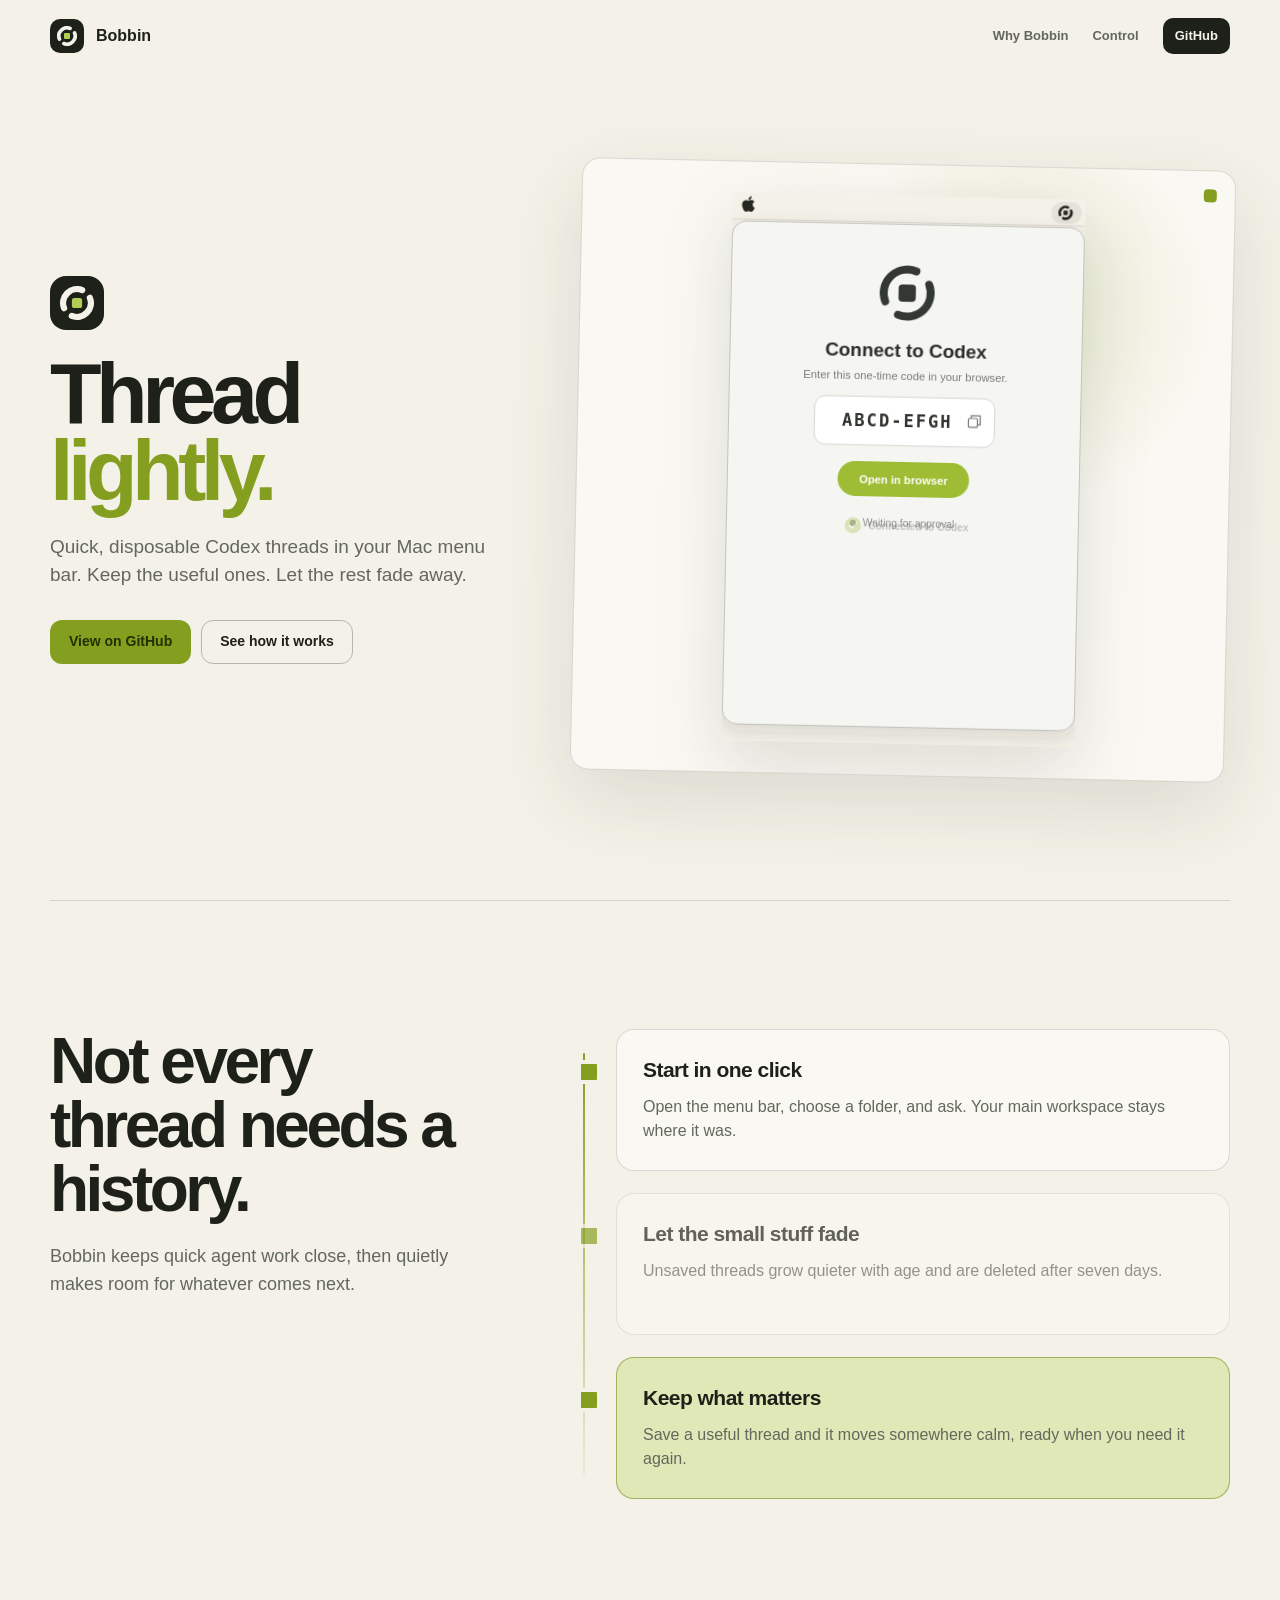
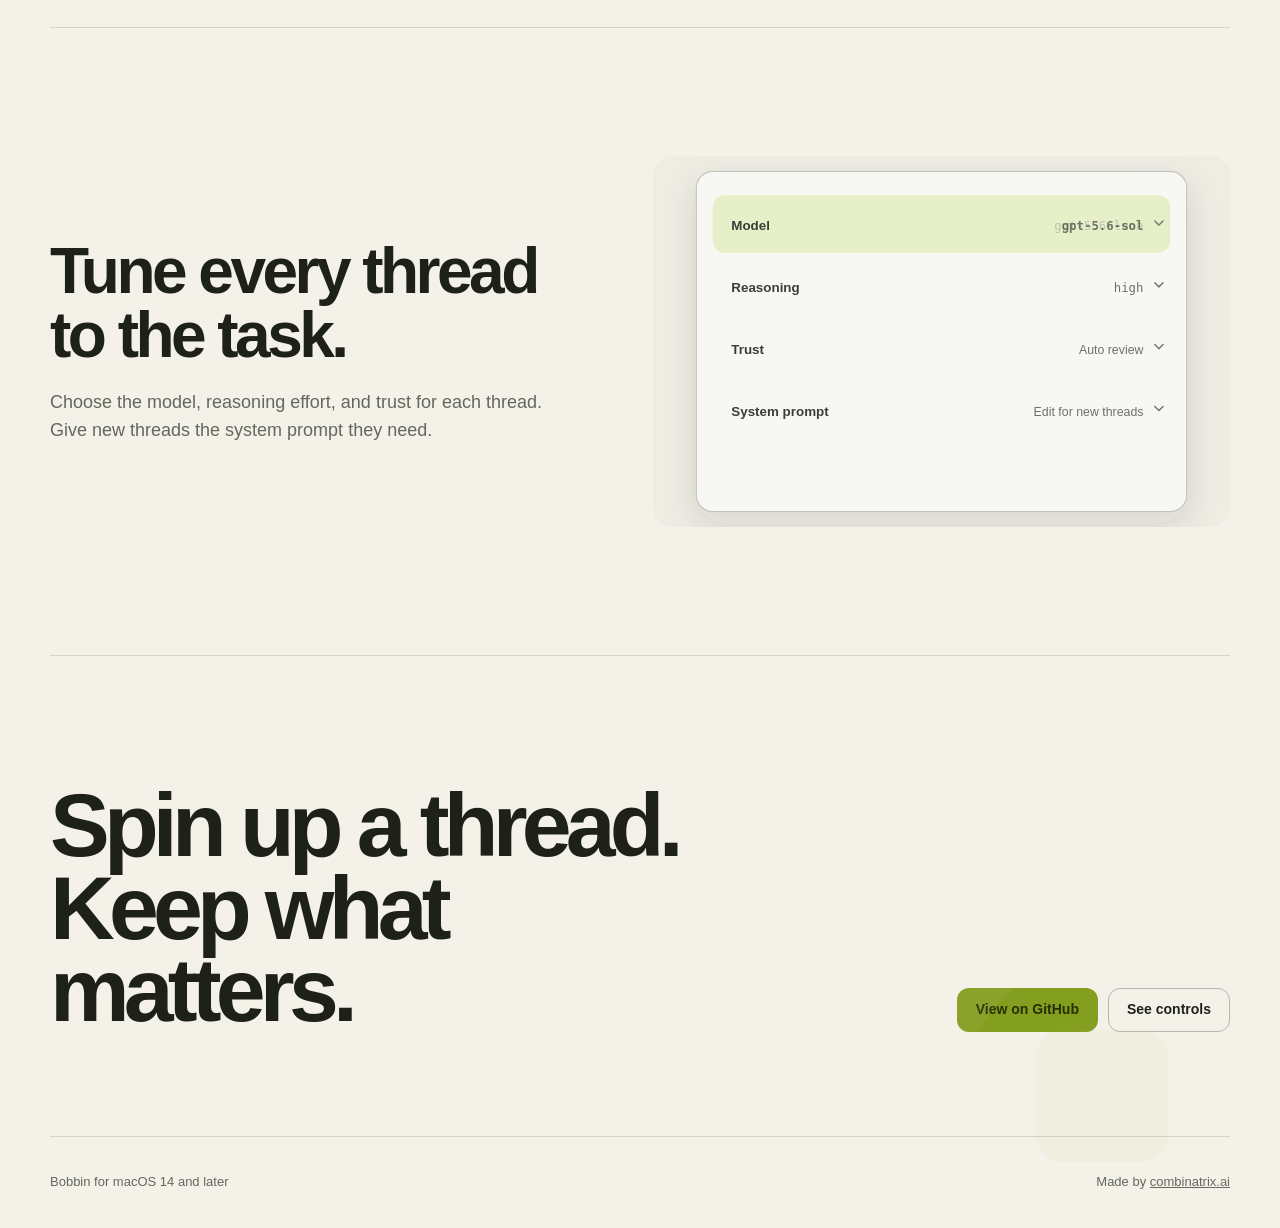
==== docs/index.html @ b242ac25 "docs: publish Bobbin website" ====
<!DOCTYPE html>
<html lang="en">
<head>
  <meta charset="utf-8">
  <meta name="viewport" content="width=device-width, initial-scale=1">
  <meta name="description" content="Bobbin puts quick, disposable Codex threads in your Mac menu bar.">
  <meta name="theme-color" content="#f4f1e8" media="(prefers-color-scheme: light)">
  <meta name="theme-color" content="#171914" media="(prefers-color-scheme: dark)">
  <meta property="og:type" content="website">
  <meta property="og:title" content="Bobbin | Thread lightly">
  <meta property="og:description" content="Quick, disposable Codex threads in your Mac menu bar.">
  <meta property="og:url" content="https://bobbin.combinatrix.ai/">
  <meta property="og:image" content="https://bobbin.combinatrix.ai/images/bobbin-hero.png">
  <meta name="twitter:card" content="summary_large_image">
  <meta name="twitter:title" content="Bobbin | Thread lightly">
  <meta name="twitter:description" content="Quick, disposable Codex threads in your Mac menu bar.">
  <meta name="twitter:image" content="https://bobbin.combinatrix.ai/images/bobbin-hero.png">
  <title>Bobbin | Thread lightly</title>
  <link rel="canonical" href="https://bobbin.combinatrix.ai/">
  <link rel="icon" href="bobbin-mark.svg" type="image/svg+xml">
  <link rel="stylesheet" href="styles.css">
  <style>
    .site-shell {
      overflow: hidden;
    }

    .site-nav {
      display: flex;
      width: min(100% - 48px, 1180px);
      height: 72px;
      align-items: center;
      justify-content: space-between;
      margin: 0 auto;
    }

    .site-brand {
      display: inline-flex;
      gap: 12px;
      align-items: center;
      color: var(--ink);
      font-size: 16px;
      font-weight: 760;
      text-decoration: none;
    }

    .site-brand .brand-mark {
      width: 34px;
      height: 34px;
      border-radius: 10px;
      padding: 7px;
    }

    .site-nav__links {
      display: flex;
      gap: 24px;
      align-items: center;
      font-size: 13px;
      font-weight: 640;
    }

    .site-nav__links a {
      color: var(--ink-soft);
      text-decoration: none;
    }

    .site-nav__links a:hover {
      color: var(--ink);
    }

    .site-nav__links .nav-cta {
      padding: 8px 12px;
      border-radius: 10px;
      background: var(--ink);
      color: var(--paper);
    }

    .site-main {
      width: min(100% - 48px, 1180px);
      margin: 0 auto;
    }

    .site-hero {
      display: grid;
      grid-template-columns: minmax(0, 0.8fr) minmax(420px, 1.2fr);
      gap: clamp(48px, 7vw, 96px);
      align-items: center;
      min-height: calc(100dvh - 72px);
      padding: 54px 0 86px;
    }

    .site-hero > * {
      min-width: 0;
    }

    .hero-mark {
      width: 54px;
      height: 54px;
      margin-bottom: 26px;
      border-radius: 16px;
      background: #1d2119;
      padding: 10px;
    }

    .site-hero h1 {
      max-width: 620px;
      margin: 0;
      font-size: clamp(54px, 6.6vw, 96px);
      font-weight: 760;
      letter-spacing: -0.065em;
      line-height: 0.9;
    }

    .site-hero h1 span {
      color: var(--accent);
    }

    .site-hero__lead {
      max-width: 500px;
      margin: 24px 0 30px;
      color: var(--ink-soft);
      font-size: 19px;
      line-height: 1.5;
    }

    .site-hero .screenshot-slot {
      min-height: 610px;
      transform: rotate(1.2deg);
    }

    .site-hero .screenshot-slot::after {
      position: absolute;
      top: 18px;
      right: 18px;
      width: 13px;
      height: 13px;
      border-radius: 4px;
      background: var(--accent);
      content: "";
    }

    .section {
      padding: 128px 0;
      border-top: 1px solid var(--line);
    }

    .section-heading {
      max-width: 700px;
      margin: 0;
      font-size: clamp(38px, 5vw, 68px);
      font-weight: 730;
      letter-spacing: -0.055em;
      line-height: 1;
    }

    .section-lead {
      max-width: 560px;
      margin: 22px 0 0;
      color: var(--ink-soft);
      font-size: 18px;
    }

    .thread-life {
      position: relative;
      display: grid;
      grid-template-columns: 0.8fr 1.2fr;
      gap: 80px;
      align-items: start;
    }

    .thread-life__story {
      position: relative;
      display: grid;
      gap: 22px;
      margin: 0;
      padding-left: 46px;
      list-style: none;
    }

    .thread-life__story::before {
      position: absolute;
      top: 24px;
      bottom: 24px;
      left: 13px;
      width: 2px;
      border-radius: 999px;
      background: linear-gradient(var(--accent), color-mix(in srgb, var(--accent) 8%, transparent));
      content: "";
    }

    .life-step {
      position: relative;
      min-height: 142px;
      padding: 24px 26px;
      border: 1px solid var(--line);
      border-radius: var(--radius);
      background: var(--paper-raised);
    }

    .life-step::before {
      position: absolute;
      top: 30px;
      left: -40px;
      width: 16px;
      height: 16px;
      border: 4px solid var(--paper);
      border-radius: 5px;
      background: var(--accent);
      content: "";
    }

    .life-step h3 {
      margin: 0 0 8px;
      font-size: 21px;
      letter-spacing: -0.025em;
    }

    .life-step p {
      margin: 0;
      color: var(--ink-soft);
    }

    .life-step.fade {
      opacity: 0.68;
    }

    .life-step.keep {
      border-color: color-mix(in srgb, var(--accent) 52%, var(--line));
      background: var(--accent-soft);
    }

    .control-layout {
      display: grid;
      grid-template-columns: minmax(0, 0.95fr) minmax(440px, 1.05fr);
      gap: 80px;
      align-items: center;
    }

    .control-demo {
      display: block;
      width: 100%;
      height: auto;
      border-radius: var(--radius);
    }

    .closing {
      position: relative;
      display: grid;
      grid-template-columns: 1fr auto;
      gap: 48px;
      align-items: end;
      padding-bottom: 104px;
    }

    .closing::after {
      position: absolute;
      right: -92px;
      bottom: -180px;
      width: 440px;
      height: 440px;
      background: url("bobbin-mark.svg") center / contain no-repeat;
      content: "";
      opacity: 0.055;
      pointer-events: none;
    }

    .closing h2 {
      max-width: 700px;
      margin: 0;
      font-size: clamp(46px, 7vw, 92px);
      letter-spacing: -0.065em;
      line-height: 0.92;
    }

    .site-footer {
      display: flex;
      width: min(100% - 48px, 1180px);
      min-height: 92px;
      align-items: center;
      justify-content: space-between;
      margin: 0 auto;
      border-top: 1px solid var(--line);
      color: var(--ink-soft);
      font-size: 13px;
    }

    @media (max-width: 900px) {
      .site-hero,
      .thread-life,
      .control-layout {
        grid-template-columns: 1fr;
      }

      .site-hero {
        min-height: auto;
      }

      .site-hero .screenshot-slot {
        min-height: 500px;
        transform: none;
      }

      .thread-life,
      .control-layout {
        gap: 48px;
      }
    }

    @media (max-width: 720px) {
      .site-nav,
      .site-main,
      .site-footer {
        width: min(100% - 32px, 1180px);
      }

      .site-nav__links a:not(.nav-cta) {
        display: none;
      }

      .site-hero {
        gap: 50px;
        padding: 54px 0 72px;
      }

      .site-hero h1 {
        font-size: clamp(52px, 17vw, 72px);
      }

      .site-hero h1 span {
        display: block;
      }

      .site-hero__lead {
        font-size: 17px;
      }

      .site-hero .screenshot-slot {
        min-height: 360px;
      }

      .section {
        padding: 88px 0;
      }

      .thread-life__story {
        padding-left: 36px;
      }

      .life-step::before {
        left: -31px;
      }

      .closing {
        grid-template-columns: 1fr;
      }

      .closing .button-row {
        width: 100%;
      }

      .site-footer {
        gap: 14px;
        align-items: flex-start;
        flex-direction: column;
        justify-content: center;
      }
    }
  </style>
</head>
<body>
  <div class="site-shell">
    <nav class="site-nav" aria-label="Primary navigation">
      <a class="site-brand" href="#top">
        <img class="brand-mark" src="bobbin-mark.svg" alt="">
        <span>Bobbin</span>
      </a>
      <div class="site-nav__links">
        <a href="#why">Why Bobbin</a>
        <a href="#control">Control</a>
        <a class="nav-cta" href="https://github.com/combinatrix-ai/bobbin">GitHub</a>
      </div>
    </nav>

    <main class="site-main" id="top">
      <section class="site-hero" aria-labelledby="hero-title">
        <div>
          <img class="hero-mark" src="bobbin-mark.svg" alt="Bobbin mark">
          <h1 id="hero-title">Thread <span>lightly.</span></h1>
          <p class="site-hero__lead">Quick, disposable Codex threads in your Mac menu bar. Keep the useful ones. Let the rest fade away.</p>
          <div class="button-row">
            <a class="button" href="https://github.com/combinatrix-ai/bobbin">View on GitHub</a>
            <a class="button secondary" href="#why">See how it works</a>
          </div>
        </div>
        <div class="screenshot-slot has-product-shot">
          <img class="product-shot" src="images/bobbin-menubar-demo.svg" alt="Bobbin creates a thread, uses tools, answers, and saves it from the menu bar">
        </div>
      </section>

      <section class="section thread-life" id="why" aria-labelledby="why-title">
        <div>
          <h2 class="section-heading" id="why-title">Not every thread needs a history.</h2>
          <p class="section-lead">Bobbin keeps quick agent work close, then quietly makes room for whatever comes next.</p>
        </div>
        <ul class="thread-life__story">
          <li class="life-step">
            <h3>Start in one click</h3>
            <p>Open the menu bar, choose a folder, and ask. Your main workspace stays where it was.</p>
          </li>
          <li class="life-step fade">
            <h3>Let the small stuff fade</h3>
            <p>Unsaved threads grow quieter with age and are deleted after seven days.</p>
          </li>
          <li class="life-step keep">
            <h3>Keep what matters</h3>
            <p>Save a useful thread and it moves somewhere calm, ready when you need it again.</p>
          </li>
        </ul>
      </section>

      <section class="section control-layout" id="control" aria-labelledby="control-title">
        <div>
          <h2 class="section-heading" id="control-title">Tune every thread to the task.</h2>
          <p class="section-lead">Choose the model, reasoning effort, and trust for each thread. Give new threads the system prompt they need.</p>
        </div>
        <img class="control-demo" src="images/bobbin-controls-demo.svg" alt="Bobbin cycles through model, reasoning, trust, and system prompt settings">
      </section>

      <section class="section closing" id="get" aria-labelledby="get-title">
        <h2 id="get-title">Spin up a thread. Keep what matters.</h2>
        <div class="button-row">
          <a class="button" href="https://github.com/combinatrix-ai/bobbin">View on GitHub</a>
          <a class="button secondary" href="#control">See controls</a>
        </div>
      </section>
    </main>

    <footer class="site-footer">
      <span>Bobbin for macOS 14 and later</span>
      <span>Made by <a href="https://combinatrix.ai/">combinatrix.ai</a></span>
    </footer>
  </div>
</body>
</html>
---- docs/styles.css ----
:root {
  color-scheme: light dark;
  --paper: #f4f1e8;
  --paper-raised: #faf8f2;
  --ink: #1d2119;
  --ink-soft: #63685d;
  --line: rgba(29, 33, 25, 0.14);
  --line-strong: rgba(29, 33, 25, 0.28);
  --accent: #849e1f;
  --accent-ink: #233000;
  --accent-soft: #dfe8b6;
  --code: #e9e6dc;
  --shadow: 0 28px 80px rgba(52, 57, 42, 0.12);
  --radius: 18px;
  --font-sans: -apple-system, BlinkMacSystemFont, "SF Pro Display", "Helvetica Neue", sans-serif;
  --font-mono: "SFMono-Regular", Consolas, "Liberation Mono", monospace;
}

@media (prefers-color-scheme: dark) {
  :root {
    --paper: #171914;
    --paper-raised: #20231c;
    --ink: #f2f0e8;
    --ink-soft: #a9ad9f;
    --line: rgba(242, 240, 232, 0.12);
    --line-strong: rgba(242, 240, 232, 0.24);
    --accent: #b8d453;
    --accent-ink: #171d03;
    --accent-soft: #303a18;
    --code: #292c24;
    --shadow: 0 28px 80px rgba(0, 0, 0, 0.28);
  }
}

* {
  box-sizing: border-box;
}

html {
  scroll-behavior: smooth;
}

body {
  margin: 0;
  background: var(--paper);
  color: var(--ink);
  font-family: var(--font-sans);
  font-size: 16px;
  line-height: 1.55;
  text-rendering: optimizeLegibility;
  -webkit-font-smoothing: antialiased;
}

a {
  color: inherit;
}

img {
  display: block;
  max-width: 100%;
}

button,
a {
  -webkit-tap-highlight-color: transparent;
}

:focus-visible {
  outline: 3px solid color-mix(in srgb, var(--accent) 76%, transparent);
  outline-offset: 4px;
}

.brand-mark {
  width: 42px;
  height: 42px;
  border-radius: 12px;
  background: #1d2119;
  padding: 8px;
}

.button-row {
  display: flex;
  flex-wrap: wrap;
  gap: 10px;
}

.button {
  display: inline-flex;
  min-height: 44px;
  align-items: center;
  justify-content: center;
  padding: 0 18px;
  border: 1px solid transparent;
  border-radius: 12px;
  background: var(--accent);
  color: var(--accent-ink);
  font-size: 14px;
  font-weight: 720;
  text-decoration: none;
  transition: transform 140ms ease, background-color 140ms ease, border-color 140ms ease;
}

.button:hover {
  transform: translateY(-1px);
}

.button:active {
  transform: translateY(1px);
}

.button.secondary {
  border-color: var(--line-strong);
  background: transparent;
  color: var(--ink);
}

.screenshot-slot {
  position: relative;
  display: grid;
  min-height: 380px;
  place-items: center;
  overflow: hidden;
  border: 1px solid var(--line);
  border-radius: var(--radius);
  background:
    radial-gradient(circle at 68% 24%, color-mix(in srgb, var(--accent) 16%, transparent), transparent 30%),
    var(--paper-raised);
  box-shadow: var(--shadow);
}

.product-shot {
  position: relative;
  z-index: 1;
  width: auto;
  max-width: 88%;
  max-height: 90%;
  object-fit: contain;
  filter: drop-shadow(0 24px 34px rgba(42, 47, 34, 0.14));
}

.code-block {
  overflow-x: auto;
  margin: 16px 0;
  padding: 16px 18px;
  border: 1px solid var(--line);
  border-radius: 12px;
  background: var(--code);
  font: 13px/1.6 var(--font-mono);
  white-space: pre;
}

@media (max-width: 720px) {
  .screenshot-slot {
    min-height: 280px;
  }

  .button-row {
    align-items: stretch;
    flex-direction: column;
  }

  .button {
    width: 100%;
  }
}

@media (prefers-reduced-motion: reduce) {
  html {
    scroll-behavior: auto;
  }

  .button {
    transition: none;
  }

  .product-shot {
    filter: none;
  }
}
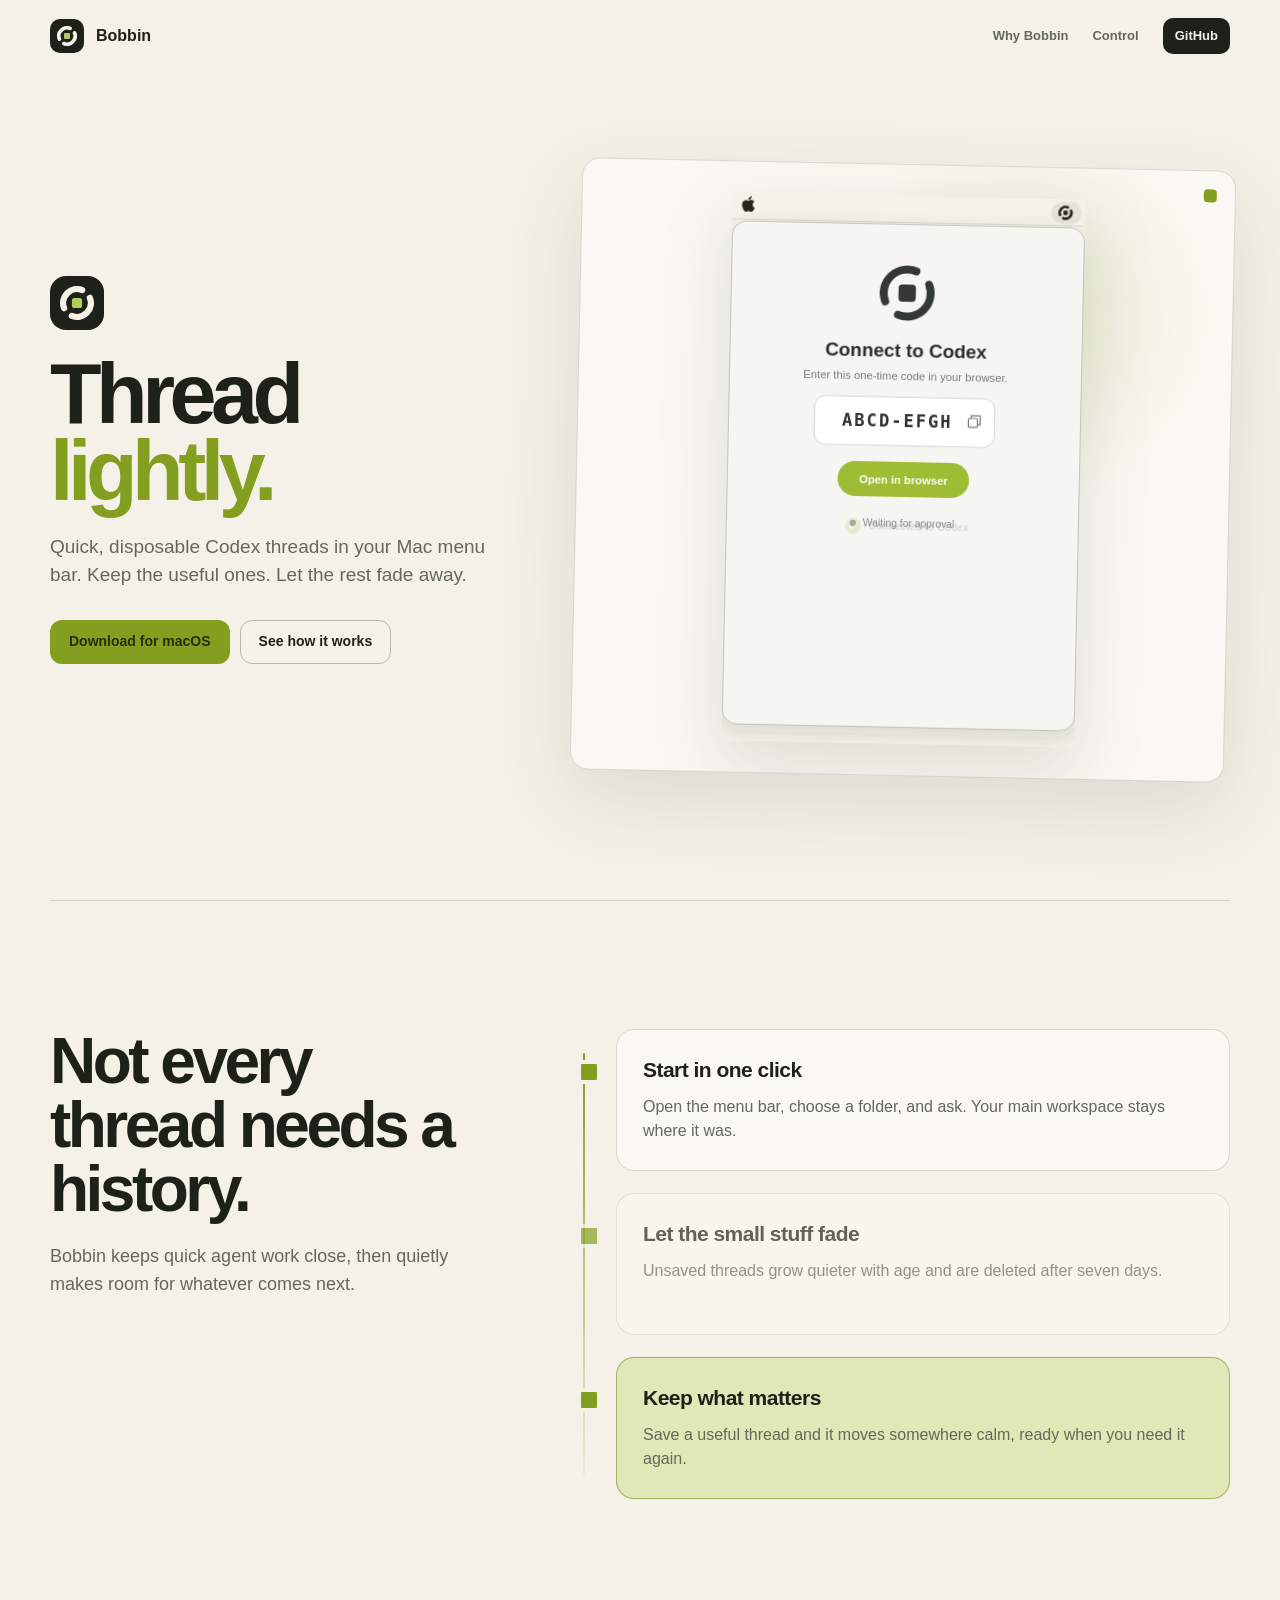
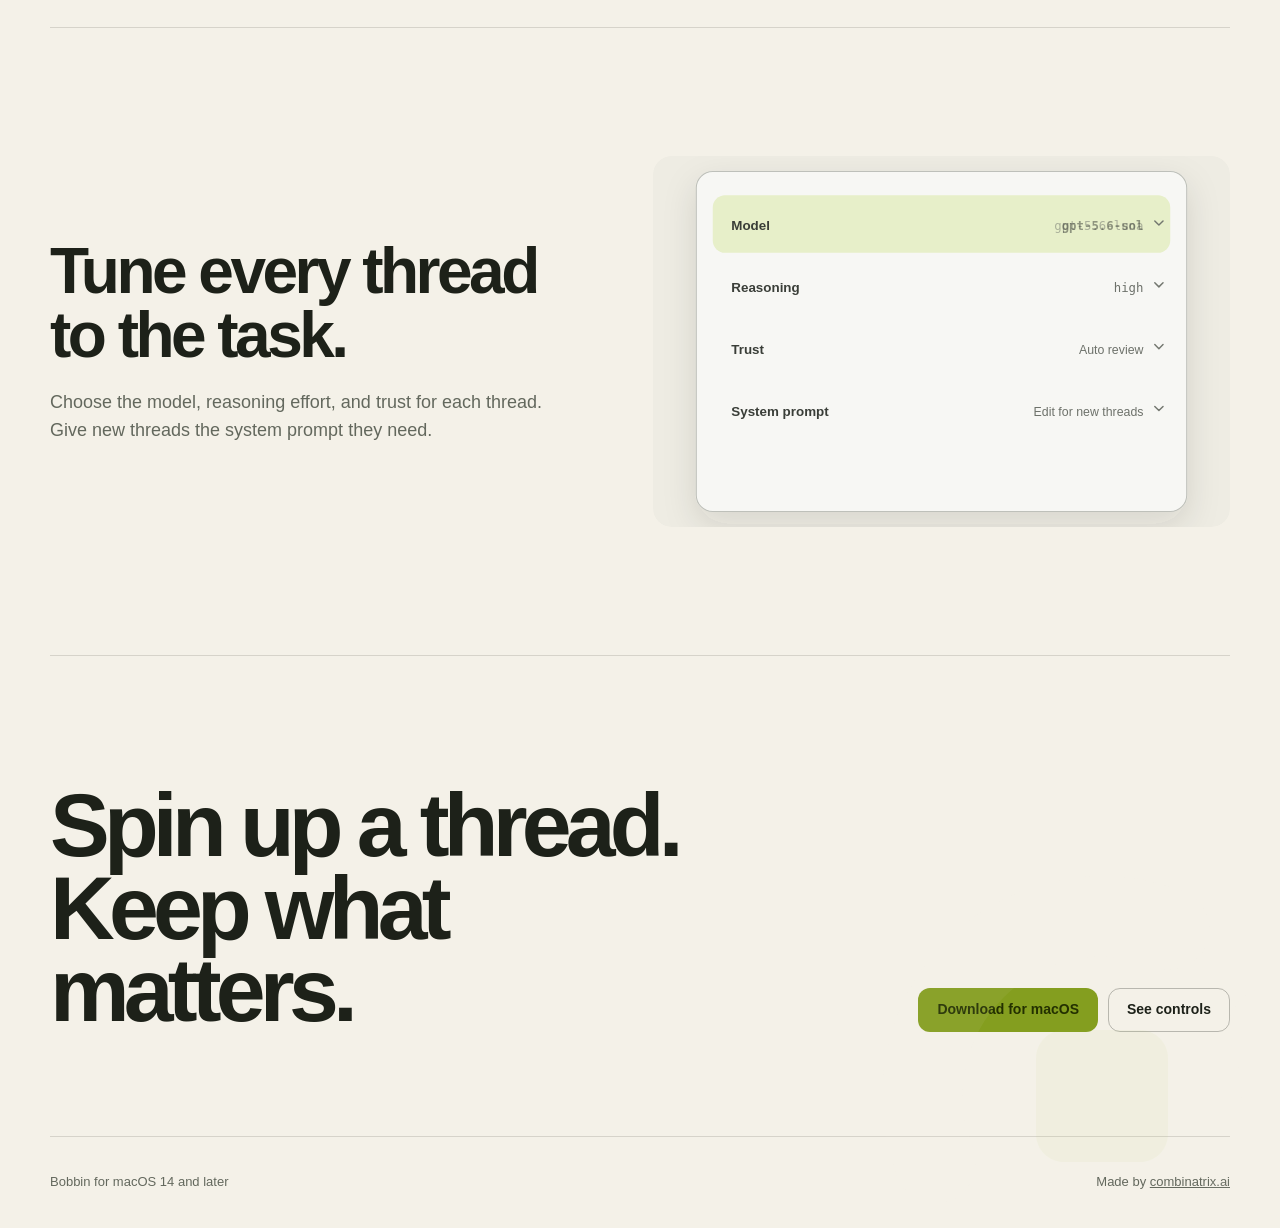
==== commit c204bf9d: "build: add notarized release packaging" ====
--- a/docs/index.html
+++ b/docs/index.html
@@ -387,7 +387,7 @@
           <h1 id="hero-title">Thread <span>lightly.</span></h1>
           <p class="site-hero__lead">Quick, disposable Codex threads in your Mac menu bar. Keep the useful ones. Let the rest fade away.</p>
           <div class="button-row">
-            <a class="button" href="https://github.com/combinatrix-ai/bobbin">View on GitHub</a>
+            <a class="button" href="https://github.com/combinatrix-ai/bobbin/releases/latest/download/Bobbin-v0.1.0.dmg">Download for macOS</a>
             <a class="button secondary" href="#why">See how it works</a>
           </div>
         </div>
@@ -428,7 +428,7 @@
       <section class="section closing" id="get" aria-labelledby="get-title">
         <h2 id="get-title">Spin up a thread. Keep what matters.</h2>
         <div class="button-row">
-          <a class="button" href="https://github.com/combinatrix-ai/bobbin">View on GitHub</a>
+          <a class="button" href="https://github.com/combinatrix-ai/bobbin/releases/latest/download/Bobbin-v0.1.0.dmg">Download for macOS</a>
           <a class="button secondary" href="#control">See controls</a>
         </div>
       </section>
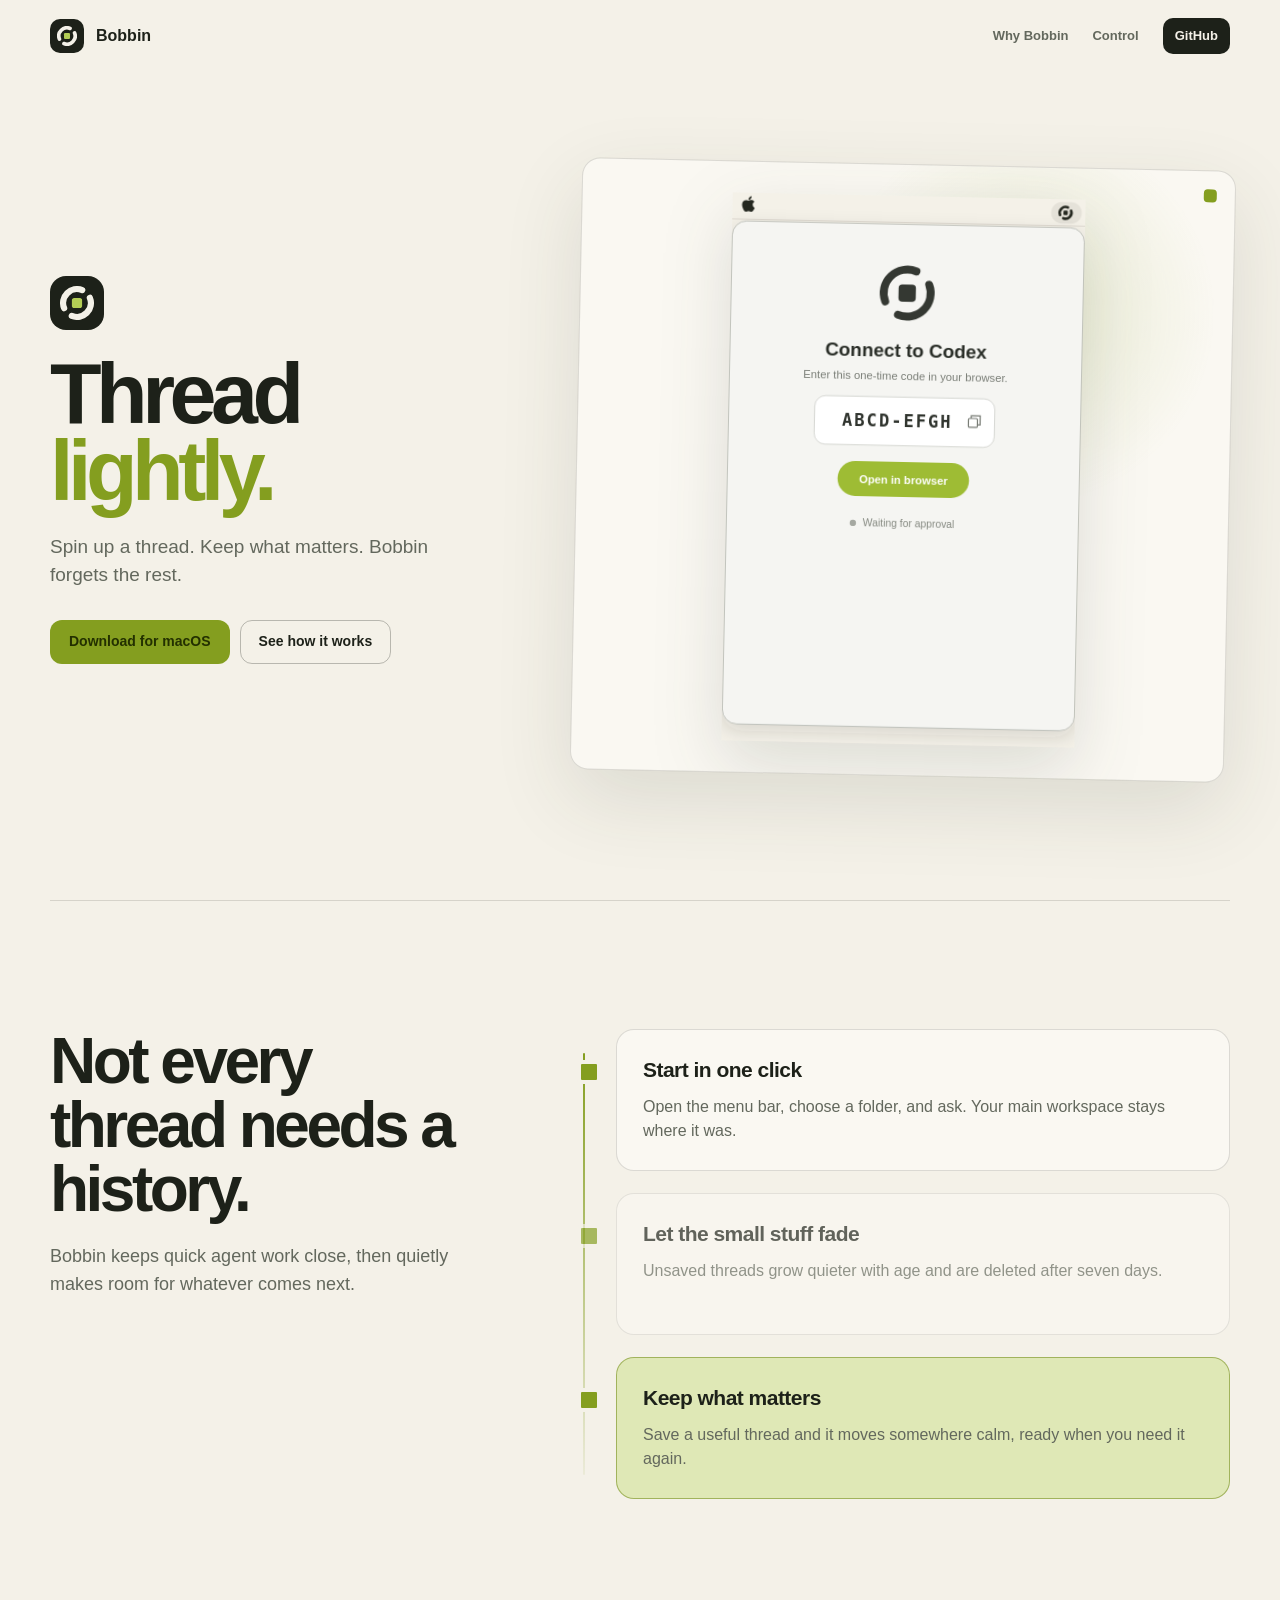
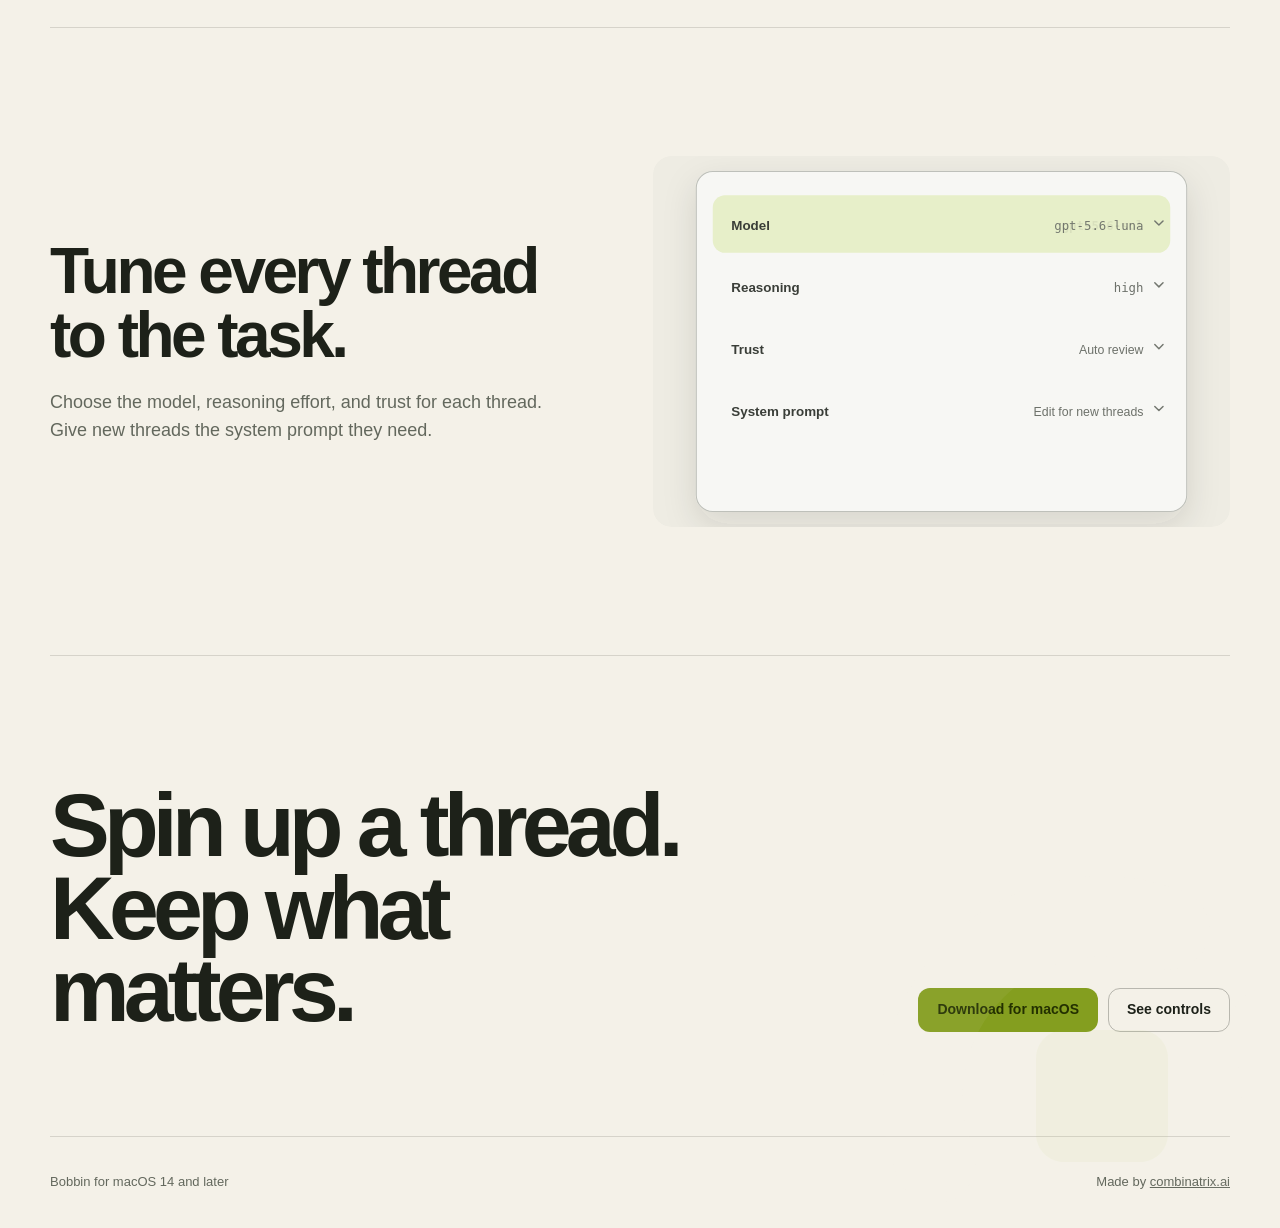
==== commit 3d78d2ff: "docs: align website retention copy" ====
--- a/docs/index.html
+++ b/docs/index.html
@@ -3,17 +3,17 @@
 <head>
   <meta charset="utf-8">
   <meta name="viewport" content="width=device-width, initial-scale=1">
-  <meta name="description" content="Bobbin puts quick, disposable Codex threads in your Mac menu bar.">
+  <meta name="description" content="Spin up a thread. Keep what matters. Bobbin forgets the rest.">
   <meta name="theme-color" content="#f4f1e8" media="(prefers-color-scheme: light)">
   <meta name="theme-color" content="#171914" media="(prefers-color-scheme: dark)">
   <meta property="og:type" content="website">
   <meta property="og:title" content="Bobbin | Thread lightly">
-  <meta property="og:description" content="Quick, disposable Codex threads in your Mac menu bar.">
+  <meta property="og:description" content="Spin up a thread. Keep what matters. Bobbin forgets the rest.">
   <meta property="og:url" content="https://bobbin.combinatrix.ai/">
   <meta property="og:image" content="https://bobbin.combinatrix.ai/images/bobbin-hero.png">
   <meta name="twitter:card" content="summary_large_image">
   <meta name="twitter:title" content="Bobbin | Thread lightly">
-  <meta name="twitter:description" content="Quick, disposable Codex threads in your Mac menu bar.">
+  <meta name="twitter:description" content="Spin up a thread. Keep what matters. Bobbin forgets the rest.">
   <meta name="twitter:image" content="https://bobbin.combinatrix.ai/images/bobbin-hero.png">
   <title>Bobbin | Thread lightly</title>
   <link rel="canonical" href="https://bobbin.combinatrix.ai/">
@@ -385,7 +385,7 @@
         <div>
           <img class="hero-mark" src="bobbin-mark.svg" alt="Bobbin mark">
           <h1 id="hero-title">Thread <span>lightly.</span></h1>
-          <p class="site-hero__lead">Quick, disposable Codex threads in your Mac menu bar. Keep the useful ones. Let the rest fade away.</p>
+          <p class="site-hero__lead">Spin up a thread. Keep what matters. Bobbin forgets the rest.</p>
           <div class="button-row">
             <a class="button" href="https://github.com/combinatrix-ai/bobbin/releases/latest/download/Bobbin-v0.1.0.dmg">Download for macOS</a>
             <a class="button secondary" href="#why">See how it works</a>
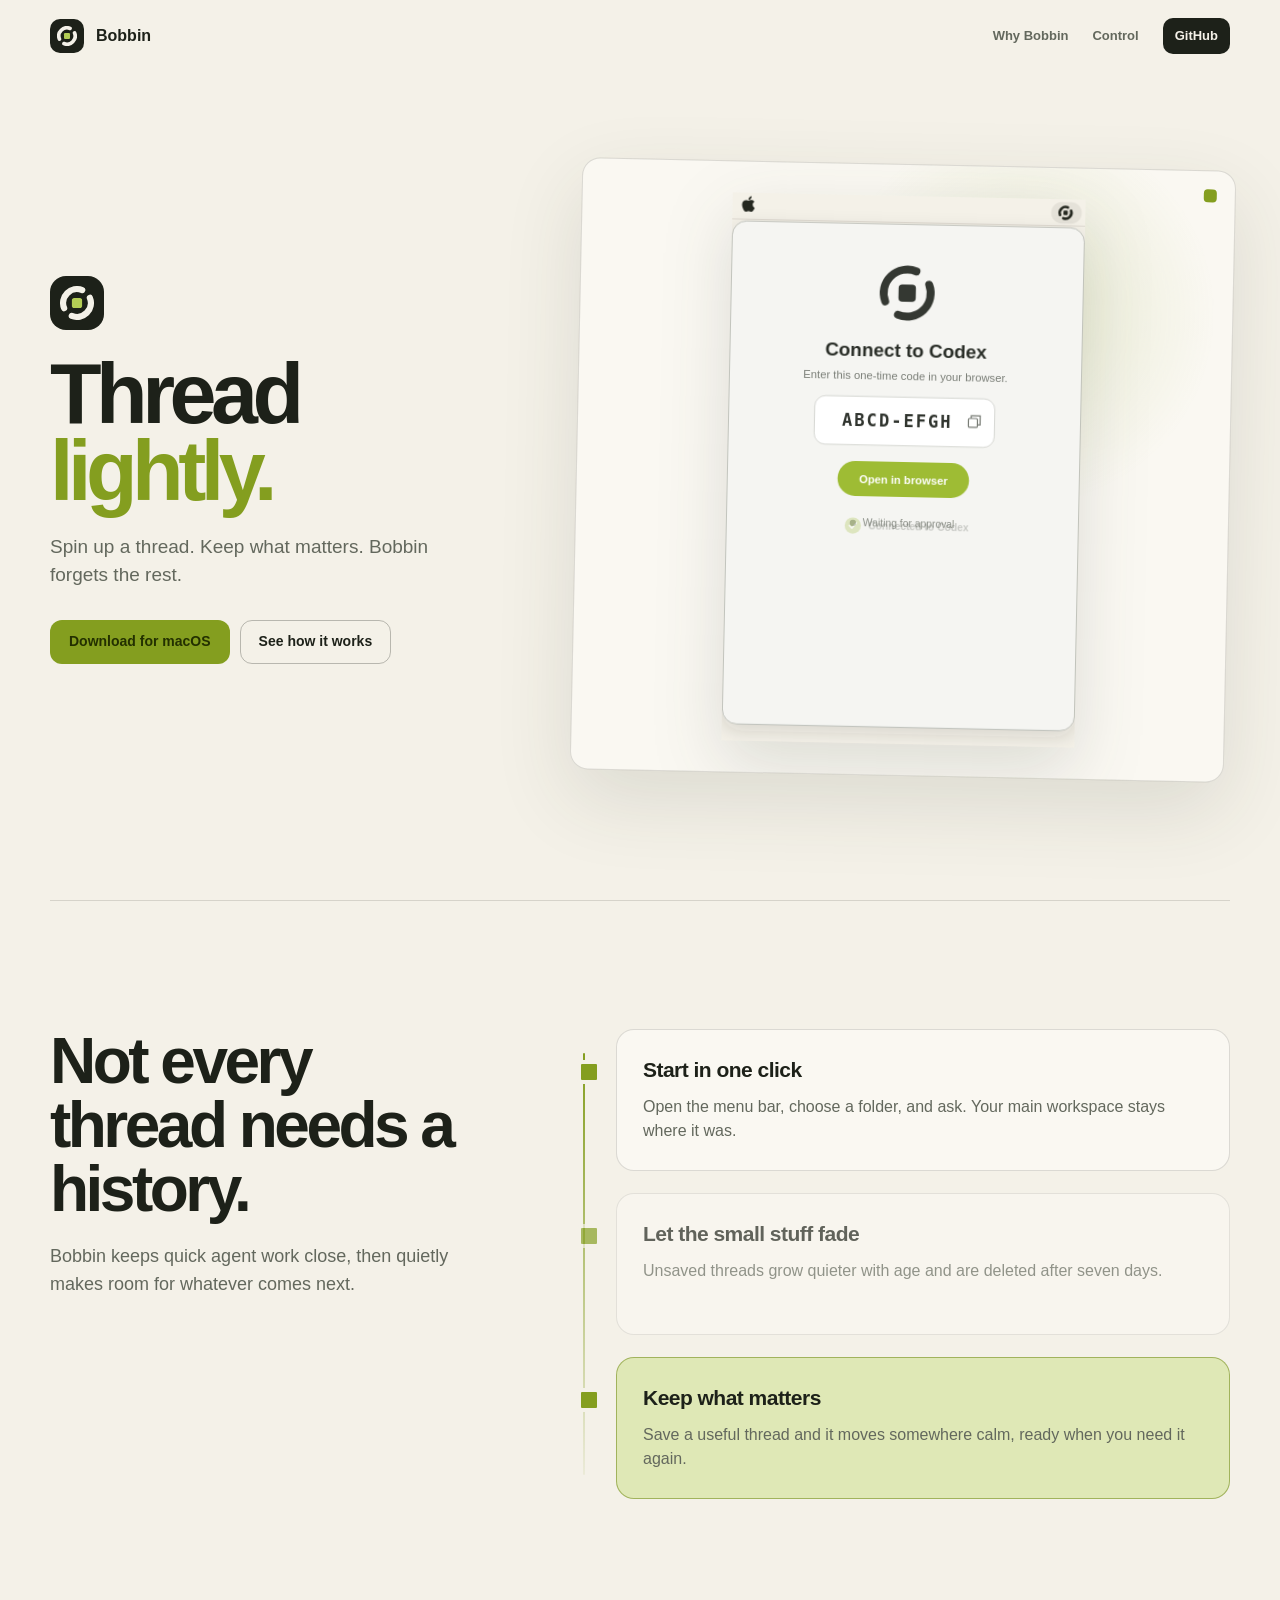
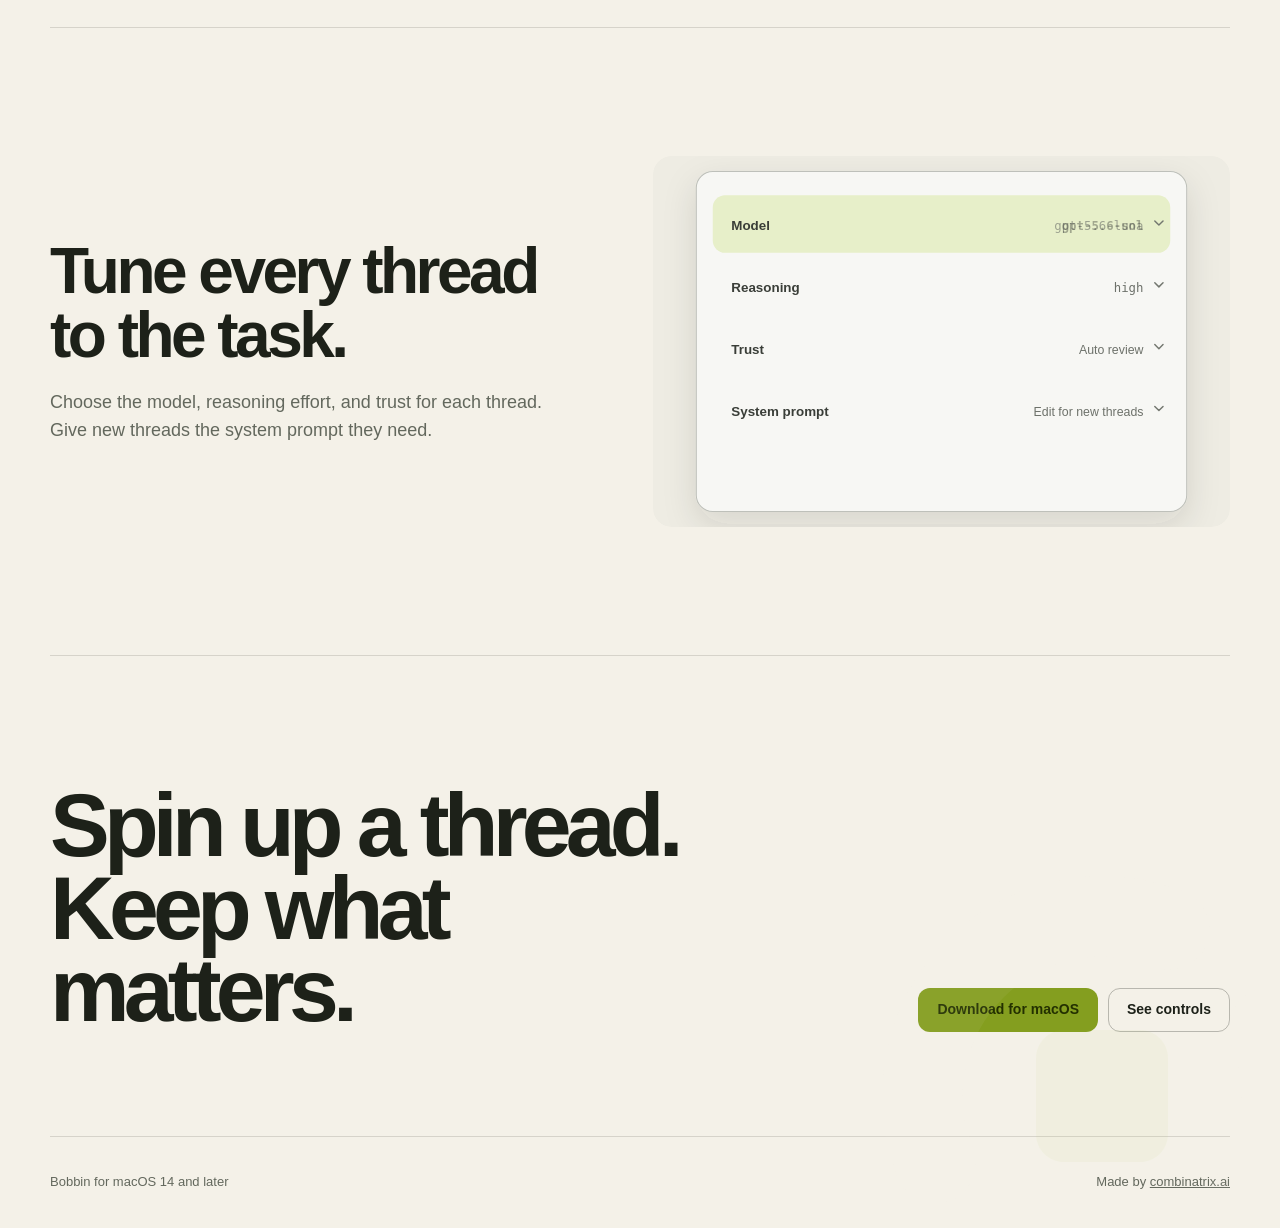
==== commit a90f476a: "Release Bobbin 0.1.1" ====
--- a/docs/index.html
+++ b/docs/index.html
@@ -387,7 +387,7 @@
           <h1 id="hero-title">Thread <span>lightly.</span></h1>
           <p class="site-hero__lead">Spin up a thread. Keep what matters. Bobbin forgets the rest.</p>
           <div class="button-row">
-            <a class="button" href="https://github.com/combinatrix-ai/bobbin/releases/latest/download/Bobbin-v0.1.0.dmg">Download for macOS</a>
+            <a class="button" href="https://github.com/combinatrix-ai/bobbin/releases/latest/download/Bobbin-v0.1.1.dmg">Download for macOS</a>
             <a class="button secondary" href="#why">See how it works</a>
           </div>
         </div>
@@ -428,7 +428,7 @@
       <section class="section closing" id="get" aria-labelledby="get-title">
         <h2 id="get-title">Spin up a thread. Keep what matters.</h2>
         <div class="button-row">
-          <a class="button" href="https://github.com/combinatrix-ai/bobbin/releases/latest/download/Bobbin-v0.1.0.dmg">Download for macOS</a>
+          <a class="button" href="https://github.com/combinatrix-ai/bobbin/releases/latest/download/Bobbin-v0.1.1.dmg">Download for macOS</a>
           <a class="button secondary" href="#control">See controls</a>
         </div>
       </section>
